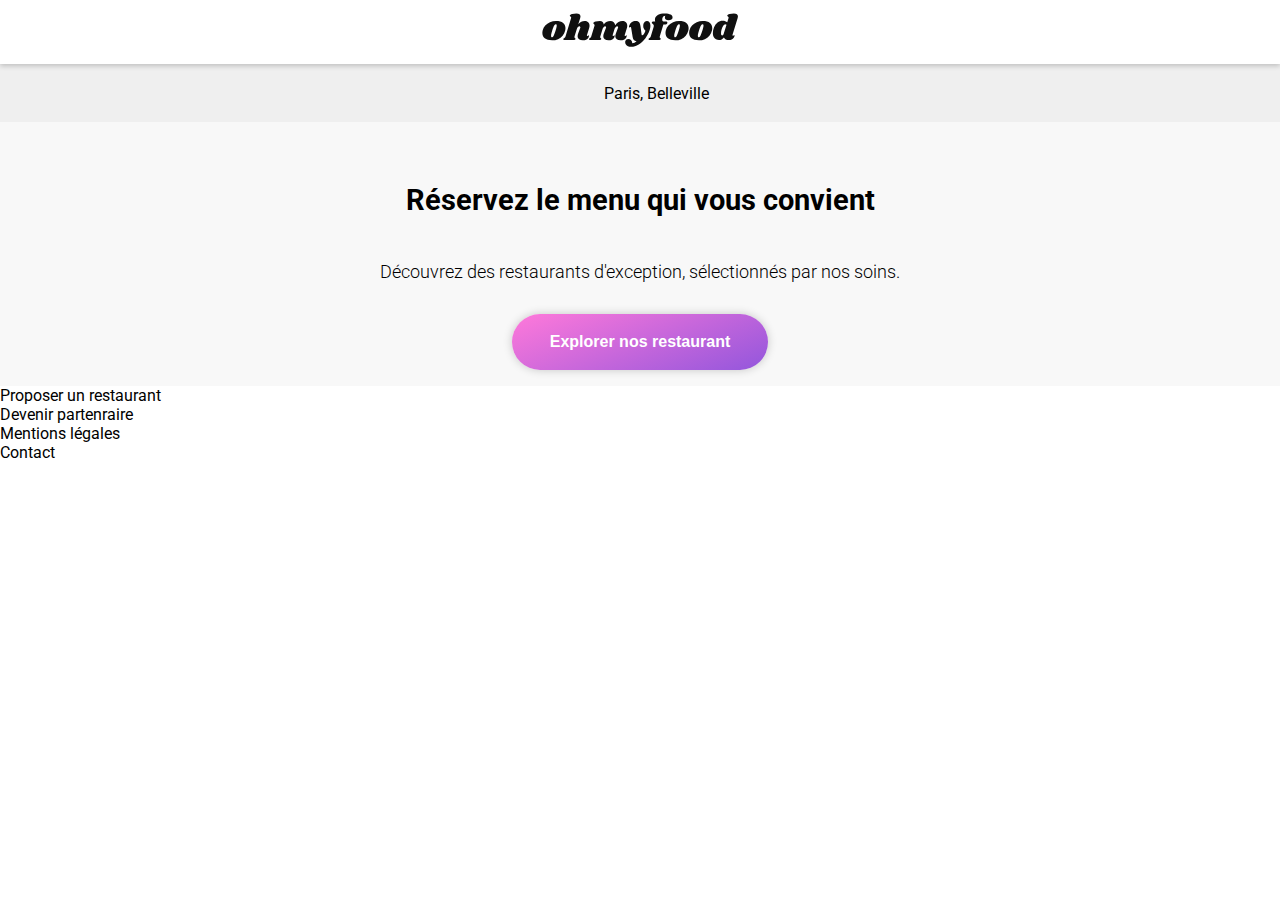
==== index.html @ fed5448b "explore" ====
<!DOCTYPE html>
<html lang="en">
<head>
    <meta charset="UTF-8">
    <meta http-equiv="X-UA-Compatible" content="IE=edge">
    <meta name="viewport" content="width=device-width, initial-scale=1.0">
    <link rel="stylesheet" href="style.css">
    <link rel="stylesheet" href="https://cdnjs.cloudflare.com/ajax/libs/font-awesome/6.1.1/css/all.min.css" integrity="sha512-KfkfwYDsLkIlwQp6LFnl8zNdLGxu9YAA1QvwINks4PhcElQSvqcyVLLD9aMhXd13uQjoXtEKNosOWaZqXgel0g==" crossorigin="anonymous" referrerpolicy="no-referrer" />
    <title>OhMyFood</title>
</head>
<body>
    <header>
        <nav>
            <div class="return-arrow">

            </div>
        </nav>
        <div class="brand-container">
            <div class="brand">
                <img src="assets/images/logo/ohmyfood.svg" alt="logo">
            </div>
        </div>
    </header>
    <main id="index">
        <section class="location">
            <div class="location__container">
                <div class="location__container__icon">
                    <i class="fa-solid fa-location-dot"></i>
                </div>
                <div class="location__container__text">
                    <p>Paris, Belleville</p>
                </div>
            </div>
        </section>
        <section class="explore">
            <div class="explore__title">
                <h2>Réservez le menu qui vous convient</h2>
            </div>
            <div class="explore__text">
                <p>Découvrez des restaurants d'exception, sélectionnés par nos soins.</p>
            </div>
            <div class="explore__btn">
                <a href="" class="btn btn-primary">
                    Explorer nos restaurant
                </a>
            </div>

        </section>
        <section id="working-section">
            <div class="working-container">
                <ul>
                    <li class="working-btn"></li>
                    <li class="working-btn"></li>
                    <li class="working-btn"></li>
                </ul>
            </div>
        </section>
        <section id="restaurants" class="section-container">
            <div class="card-container">
                <div class="card">
                    <div class="card-header">
                        <div class="card-body"></div>
                    </div>
                </div>
            </div>
        </section>
    </main>
    <footer>
        <div class="footer-container">
            <div class="footer-brand">

            </div>
            <div class="footer-text">
                <div class="footer-proposal">
                    <i></i>
                    <span>Proposer un restaurant</span>
                </div>
                <div class="footer-partenership">
                    <i></i>
                    <span>Devenir partenraire</span>
                </div>
                <div class="footer-legal">
                    <a href="">Mentions légales</a>
                </div>
                <div class="footer-contact">
                    <a href="">Contact</a>
                </div>
            </div>
        </div>
    </footer>
</body>
</html>
---- style.css ----
@charset "UTF-8";
/*
Theme Name: Colonia
Version: 1.0
Tested up to: 5.9
Requires at least: 5.9
Requires PHP: 5.2.4
Description: Thème développé sur mesure pour le site Colonia
Author: Team Aileen Digital
Author URI: https://aileen-digital.com/
License: Copyright Tous droits réservés 
*/
/**************************
STYLES UTILISES DANS LE PROJET
**************************/
/**
Fichier d'initialisation contenant les propriétés globales
du projet
*/
/************************
DEFINITION DES VARIABLES
**************************/
@import url("https://fonts.googleapis.com/css2?family=Shrikhand&display=swap");
@import url("https://fonts.googleapis.com/css2?family=Roboto:ital,wght@0,100;0,300;0,400;0,500;0,700;0,900;1,100;1,300;1,400;1,500;1,700;1,900&display=swap");
*,
html,
body {
  margin: 0;
  padding: 0;
  box-sizing: border-box;
  font-family: "Roboto", sans-serif;
}

h1 {
  text-align: center;
  margin: 1.5rem;
}

h2 {
  font-size: 1.8rem;
  margin: 0;
  margin-top: 2rem;
  font-weight: bold;
}

h3 {
  text-align: center;
  margin: 1.5rem;
}

a {
  text-decoration: none;
  color: black;
}

a:hover {
  color: black;
}

li {
  list-style-type: none;
}

.first-p {
  text-indent: 1.5em;
}
.first-p::first-letter {
  font-size: 2rem;
}

.container-centered {
  display: flex;
  justify-content: center;
  align-items: center;
  width: 100%;
  height: 100%;
}

.font-size-small {
  font-size: small;
}

.font-size-smaller {
  font-size: smaller;
}

.italic {
  font-style: italic;
}

.flex-center {
  display: flex;
  align-items: center;
  justify-content: center;
}

.flex-col {
  flex-direction: column;
}

.m-10 {
  margin: 10%;
}

.m-20 {
  margin: 20%;
}

.m-30 {
  margin: 30%;
}

.p-5 {
  padding: 5%;
}

.p-10 {
  padding: 10%;
}

.p-20 {
  padding: 20%;
}

.p-30 {
  padding: 30%;
}

.btn {
  display: flex;
  align-items: center;
  justify-content: center;
  padding: 1rem;
  margin: 1rem;
  font-family: futura-pt-bold, sans-serif;
  font-style: normal;
  font-weight: bold;
  text-align: center;
}

.btn-primary {
  height: 56px;
  width: 256px;
  border-radius: 56px;
  box-shadow: 0 0 10px rgba(0, 0, 0, 0.199);
  color: white;
  background: #ff79da;
  background: linear-gradient(158deg, #ff79da 0%, #9356dc 100%);
}

header {
  display: flex;
  align-items: center;
  justify-content: center;
  position: fixed;
  top: 0;
  left: 0;
  background-color: white;
  width: 100%;
  height: 64px;
  box-shadow: 0 2px 5px rgba(0, 0, 0, 0.199);
}
header nav {
  display: none;
}

#index .location {
  display: grid;
  grid-template-rows: 64px 58px;
  width: 100%;
  background-color: #efefef;
}
#index .location__container {
  grid-row: 2;
  justify-self: center;
  align-self: center;
  display: flex;
}
#index .location__container__icon, #index .location__container__text {
  margin: 1rem;
}
#index .explore {
  display: flex;
  flex-direction: column;
  width: 100%;
  height: 264px;
  background-color: #f8f8f8;
}
#index .explore__title {
  display: flex;
  align-items: center;
  justify-content: center;
  height: 126px;
  margin: 0 10%;
}
#index .explore__title h2 {
  text-align: center;
}
#index .explore__text {
  display: flex;
  align-items: center;
  justify-content: center;
  margin: 1rem 5%;
}
#index .explore__text p {
  color: black;
  font-size: 1.1rem;
  font-weight: 300;
  text-align: center;
}
#index .explore__btn {
  display: flex;
  width: 100%;
  align-items: center;
  justify-content: center;
}

/*# sourceMappingURL=style.css.map */
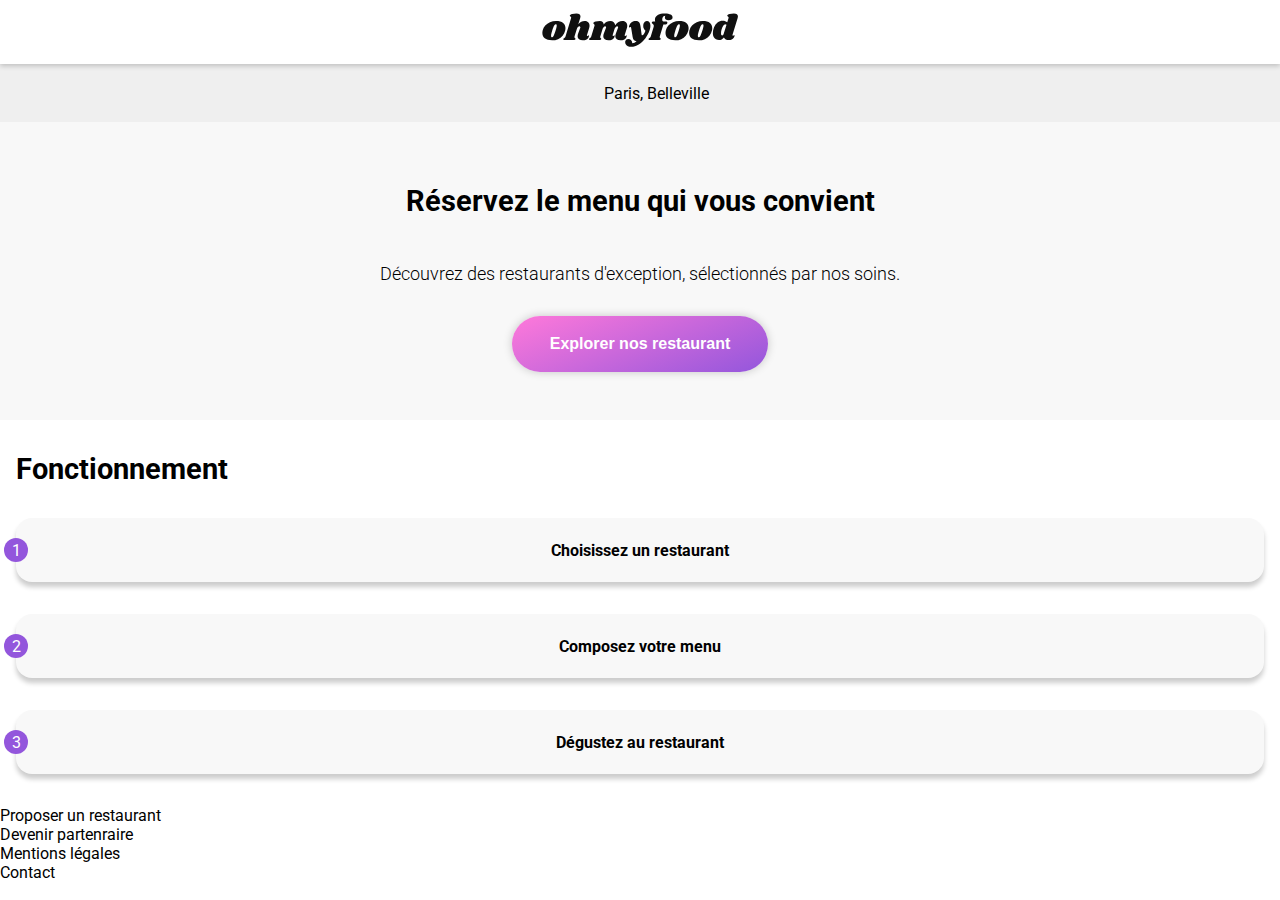
==== commit 34b76bd3: "adding before li" ====
--- a/index.html
+++ b/index.html
@@ -46,12 +46,24 @@
             </div>
 
         </section>
-        <section id="working-section">
-            <div class="working-container">
-                <ul>
-                    <li class="working-btn"></li>
-                    <li class="working-btn"></li>
-                    <li class="working-btn"></li>
+        <section class="working">
+            <div class="working__title">
+                <h2>Fonctionnement</h2>
+            </div>
+            <div class="working__container">
+                <ul class="working__list">
+                    <li class="working__list__btn">
+                        <i class="fa-solid fa-mobile-screen-button"></i>
+                        <span>Choisissez un restaurant</span>
+                    </li>
+                    <li class="working__list__btn">
+                        <i class="fa-solid fa-list-ul"></i>
+                        <span>Composez votre menu</span>
+                    </li>
+                    <li class="working__list__btn">
+                        <i class="fa-solid fa-store"></i>
+                        <span>Dégustez au restaurant</span>
+                    </li>
                 </ul>
             </div>
         </section>
--- a/style.css
+++ b/style.css
@@ -175,6 +175,7 @@
   justify-self: center;
   align-self: center;
   display: flex;
+  margin: 0 1rem;
 }
 #index .location__container__icon, #index .location__container__text {
   margin: 1rem;
@@ -183,7 +184,7 @@
   display: flex;
   flex-direction: column;
   width: 100%;
-  height: 264px;
+  height: auto;
   background-color: #f8f8f8;
 }
 #index .explore__title {
@@ -213,6 +214,53 @@
   width: 100%;
   align-items: center;
   justify-content: center;
+  margin-bottom: 32px;
+}
+#index .working__title {
+  margin: 1rem;
+}
+#index .working__container {
+  margin: 0 1rem;
+}
+#index .working__container .working__list {
+  counter-reset: working__list;
+}
+#index .working__container .working__list__btn {
+  display: grid;
+  grid-template-columns: 0.5fr 2fr 0.5fr;
+  position: relative;
+  height: 64px;
+  background-color: #f8f8f8;
+  margin: 2rem 0;
+  border-radius: 1rem;
+  box-shadow: 0px 5px 5px rgba(0, 0, 0, 0.199);
+}
+#index .working__container .working__list__btn i {
+  grid-column: 1;
+  align-self: center;
+  justify-self: end;
+  color: gray;
+}
+#index .working__container .working__list__btn span {
+  grid-column: 2;
+  justify-self: center;
+  align-self: center;
+  font-weight: bold;
+}
+#index .working__container .working__list li::before {
+  counter-increment: working__list;
+  content: counter(working__list);
+  display: flex;
+  position: absolute;
+  top: calc(50% - 12px);
+  left: -12px;
+  width: 24px;
+  background-color: #9356dc;
+  height: 24px;
+  border-radius: 50%;
+  align-items: center;
+  justify-content: center;
+  color: white;
 }
 
 /*# sourceMappingURL=style.css.map */
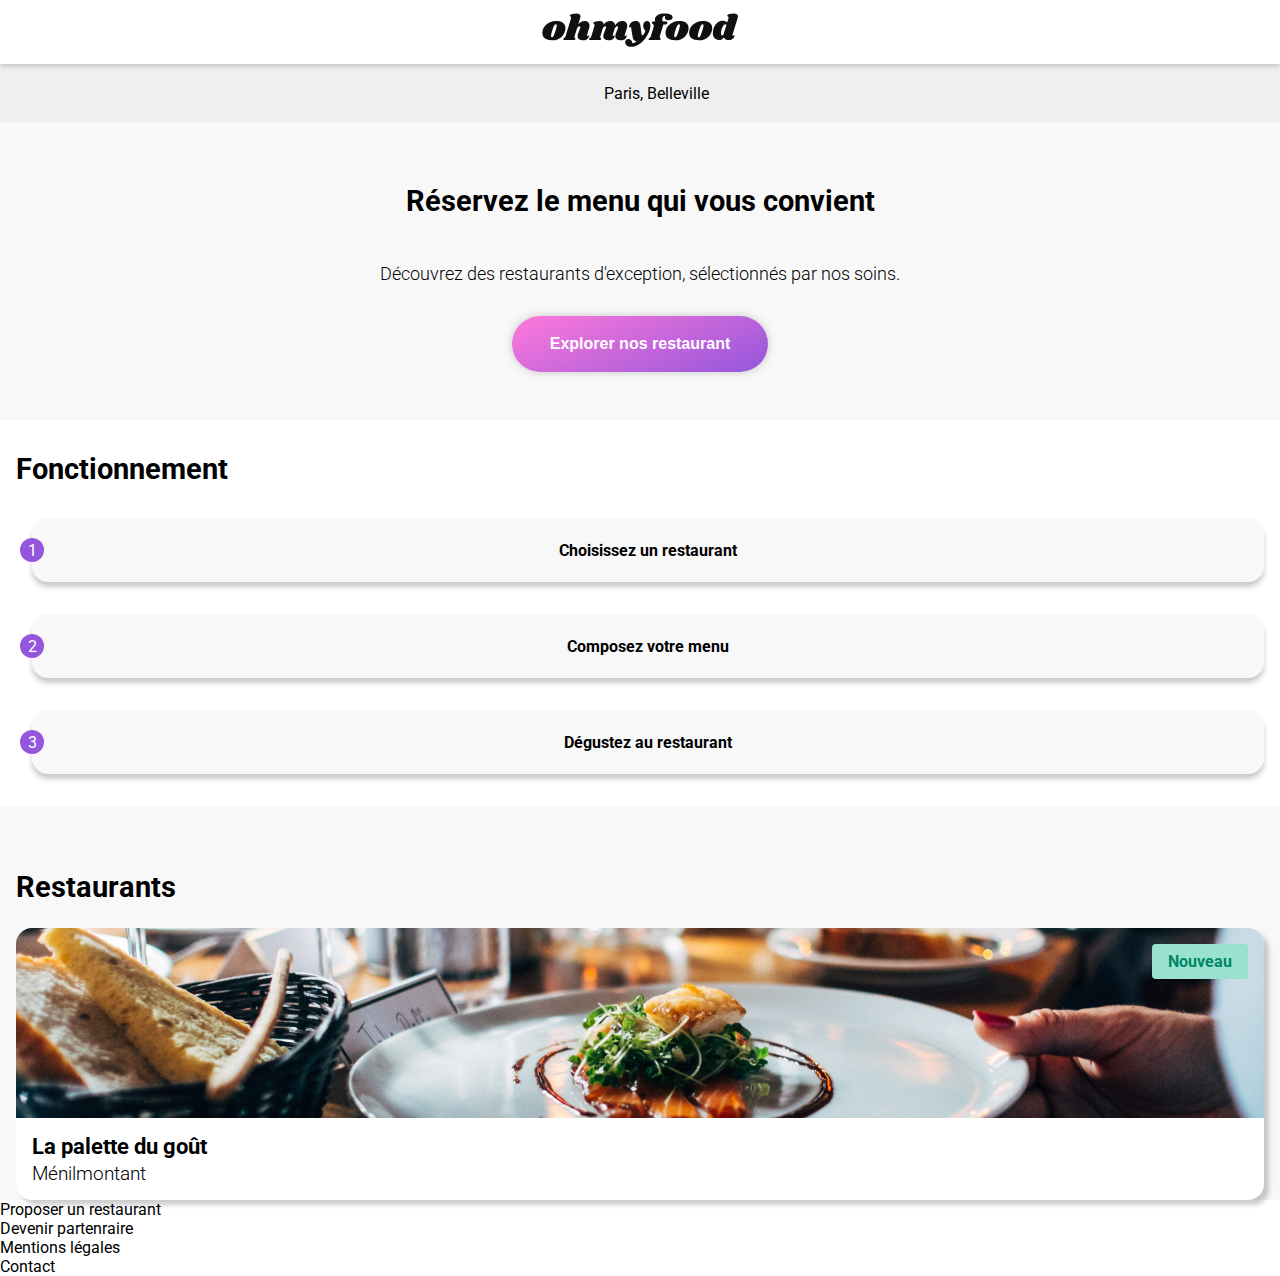
==== commit ed640ed4: "adding card component" ====
--- a/index.html
+++ b/index.html
@@ -67,11 +67,28 @@
                 </ul>
             </div>
         </section>
-        <section id="restaurants" class="section-container">
-            <div class="card-container">
+        <section class="restaurants">
+            <div class="restaurants__title">
+                <h2>Restaurants</h2>
+            </div>
+            <div class="restaurants__card-container">
                 <div class="card">
-                    <div class="card-header">
-                        <div class="card-body"></div>
+                    <div class="card__header">
+                        <div class="card__header__new" data-visible="true">
+                            <span>Nouveau</span>
+                        </div>
+                        <div class="card__header__img">
+                            <img src="assets/images/restaurants/jay-wennington-N_Y88TWmGwA-unsplash.jpg" alt="La palette du goût">
+                        </div>
+                    </div>
+                    <div class="card__body">
+                        <div class="card__body__text">
+                            <span>La palette du goût</span>
+                            <span>Ménilmontant</span>
+                        </div>
+                        <div class="card__body__like">
+                            <i class="fa-regular fa-heart"></i>
+                        </div>
                     </div>
                 </div>
             </div>
--- a/style.css
+++ b/style.css
@@ -148,6 +148,65 @@
   background: linear-gradient(158deg, #ff79da 0%, #9356dc 100%);
 }
 
+.card {
+  display: flex;
+  flex-direction: column;
+  background-color: white;
+  border-radius: 1rem;
+  height: 272px;
+  width: 100%;
+  box-shadow: 5px 5px 5px rgba(0, 0, 0, 0.199);
+  overflow: hidden;
+}
+.card__header {
+  position: relative;
+  height: 70%;
+  width: 100%;
+  background-color: white;
+  overflow: hidden;
+}
+.card__header__new[data-visible=false] {
+  display: none;
+}
+.card__header__new[data-visible=true] {
+  position: absolute;
+  top: 1rem;
+  right: 1rem;
+  z-index: 5;
+  padding: 0.5rem 1rem;
+  border-radius: 4px;
+  background-color: #99e2d0;
+  color: #008766;
+  font-weight: bold;
+}
+.card__header__img img {
+  object-fit: cover;
+  position: absolute;
+  width: 100%;
+  height: 100%;
+}
+.card__body {
+  display: flex;
+  align-items: center;
+  justify-content: space-between;
+  height: 30%;
+  padding: 1rem;
+}
+.card__body__text {
+  display: flex;
+  flex-direction: column;
+  row-gap: 0.2rem;
+  font-size: 1.2rem;
+  font-weight: 300;
+}
+.card__body__text span:first-child {
+  font-weight: bold;
+  font-size: 1.4rem;
+}
+.card__body__like {
+  font-size: 1.5rem;
+}
+
 header {
   display: flex;
   align-items: center;
@@ -159,6 +218,7 @@
   width: 100%;
   height: 64px;
   box-shadow: 0 2px 5px rgba(0, 0, 0, 0.199);
+  z-index: 1000;
 }
 header nav {
   display: none;
@@ -231,7 +291,7 @@
   position: relative;
   height: 64px;
   background-color: #f8f8f8;
-  margin: 2rem 0;
+  margin: 2rem 0 2rem 1rem;
   border-radius: 1rem;
   box-shadow: 0px 5px 5px rgba(0, 0, 0, 0.199);
 }
@@ -262,5 +322,21 @@
   justify-content: center;
   color: white;
 }
+#index .restaurants {
+  background-color: #f8f8f8;
+  width: 100%;
+  height: auto;
+  padding-top: 2rem;
+}
+#index .restaurants__title {
+  margin: 0 1rem;
+  margin-bottom: 1.5rem;
+}
+#index .restaurants__card-container {
+  margin: 0 1rem;
+  display: grid;
+  grid-template-columns: 1fr;
+  row-gap: 1rem;
+}
 
 /*# sourceMappingURL=style.css.map */
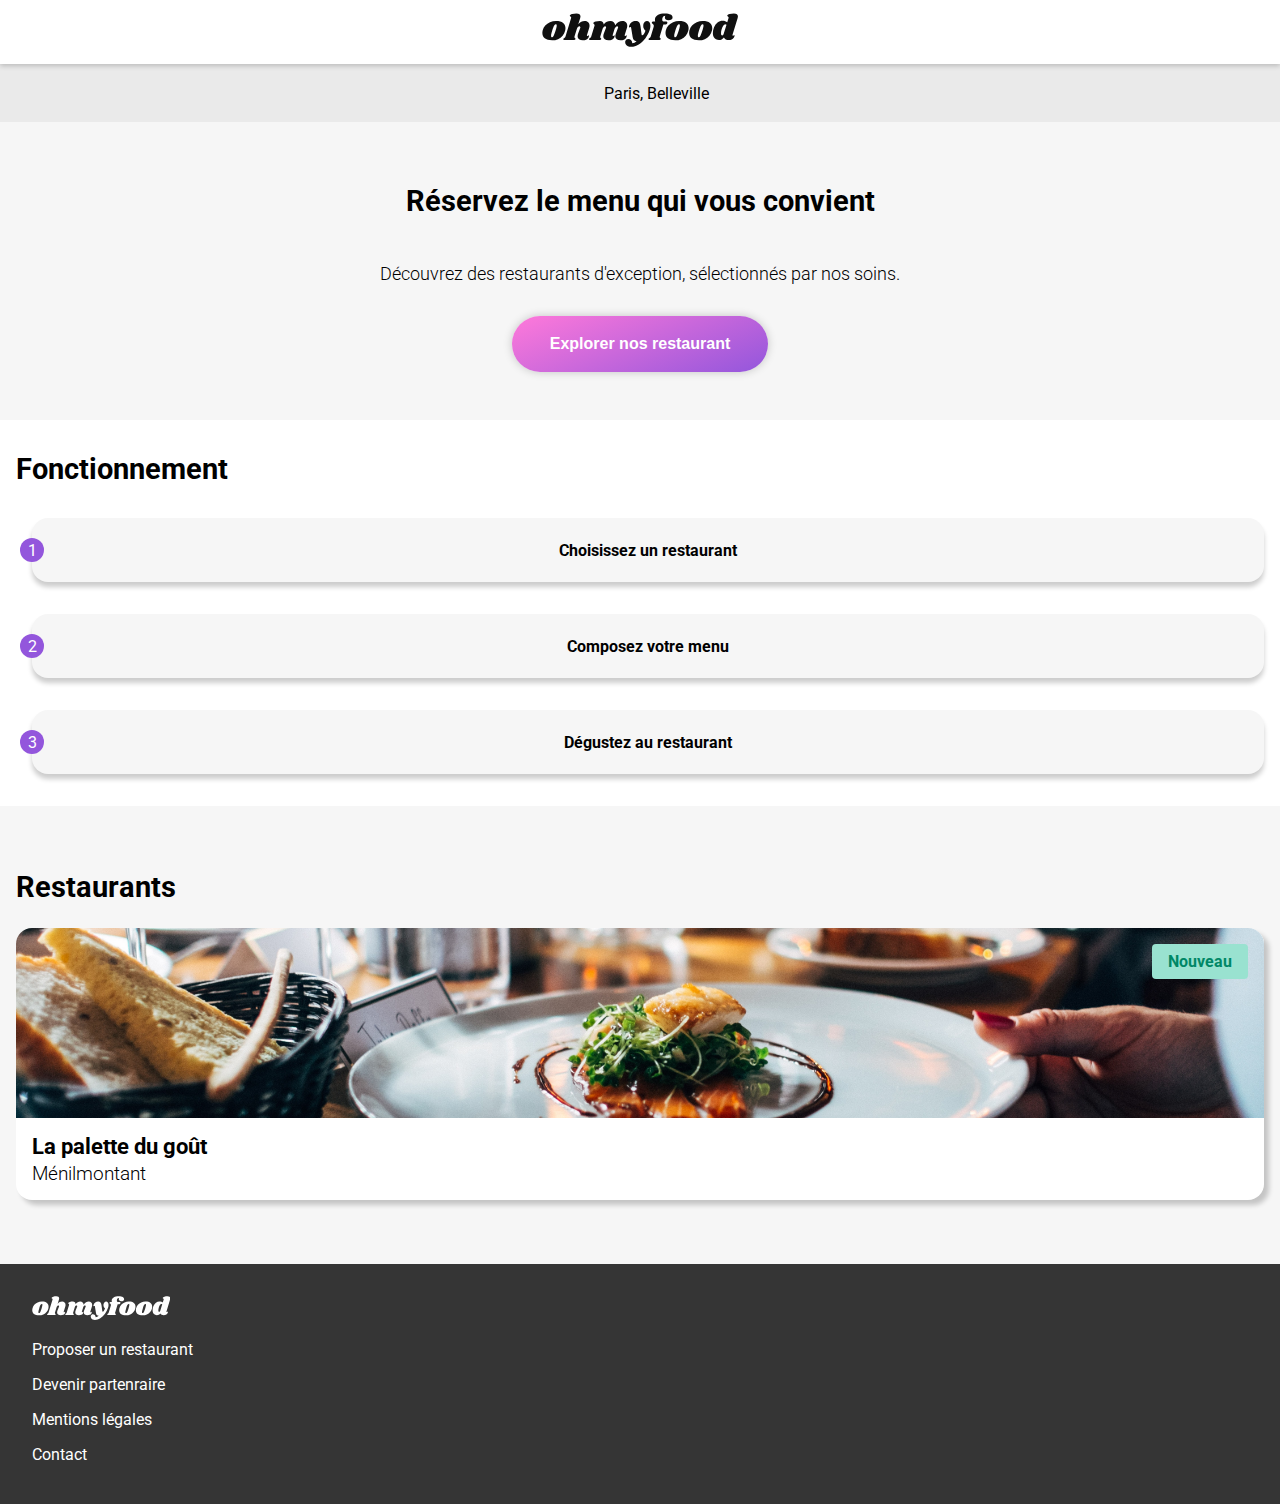
==== commit cfaec08f: "footer done" ====
--- a/index.html
+++ b/index.html
@@ -94,26 +94,33 @@
             </div>
         </section>
     </main>
-    <footer>
-        <div class="footer-container">
-            <div class="footer-brand">
-
+    <footer class="footer">
+        <div class="footer__brand">
+            <svg width="196" height="34" viewBox="0 0 196 34" fill="none" xmlns="http://www.w3.org/2000/svg">
+                <path d="M13.932 7.956C17.196 7.956 19.596 8.61599 21.132 9.936C22.692 11.256 23.472 12.984 23.472 15.12C23.472 15.84 23.376 16.644 23.184 17.532C22.728 19.5 21.876 21.228 20.628 22.716C19.38 24.18 17.844 25.32 16.02 26.136C14.22 26.928 12.264 27.324 10.152 27.324C6.81599 27.324 4.34399 26.664 2.73599 25.344C1.15199 24 0.359985 22.224 0.359985 20.016C0.359985 19.272 0.455985 18.444 0.647985 17.532C1.10399 15.66 1.96799 14.004 3.23999 12.564C4.53599 11.1 6.10799 9.972 7.95599 9.18C9.82799 8.364 11.82 7.956 13.932 7.956ZM13.824 11.16C13.32 11.16 12.78 11.616 12.204 12.528C11.652 13.416 10.992 15.108 10.224 17.604C9.45599 20.1 9.07199 21.852 9.07199 22.86C9.07199 23.388 9.15599 23.748 9.32399 23.94C9.49199 24.108 9.71999 24.192 10.008 24.192C10.512 24.24 11.028 23.808 11.556 22.896C12.108 21.984 12.792 20.208 13.608 17.568C14.352 15.24 14.724 13.548 14.724 12.492C14.724 11.988 14.64 11.64 14.472 11.448C14.328 11.256 14.112 11.16 13.824 11.16Z" fill="#101010"/>
+                <path d="M44.9899 22.032C44.9419 22.128 44.9179 22.272 44.9179 22.464C44.9179 22.632 44.9539 22.764 45.0259 22.86C45.1219 22.956 45.2419 23.004 45.3859 23.004C45.6739 23.004 45.9139 22.884 46.1059 22.644C46.3219 22.38 46.4659 22.248 46.5379 22.248C46.6579 22.248 46.7539 22.332 46.8259 22.5C46.8979 22.644 46.9339 22.824 46.9339 23.04C46.9579 23.736 46.7299 24.42 46.2499 25.092C45.7699 25.74 45.0619 26.28 44.1259 26.712C43.2139 27.12 42.1099 27.324 40.8139 27.324C39.2299 27.324 37.9699 26.964 37.0339 26.244C36.0979 25.5 35.6179 24.516 35.5939 23.292C35.5939 22.404 35.8099 21.408 36.2419 20.304L38.2219 15.12C38.3419 14.808 38.4019 14.556 38.4019 14.364C38.4019 14.052 38.2939 13.812 38.0779 13.644C37.8859 13.452 37.6459 13.356 37.3579 13.356C36.9019 13.356 36.4339 13.572 35.9539 14.004C35.4979 14.412 35.1259 15.084 34.8379 16.02V15.948L32.5699 23.256C32.4979 23.544 32.4619 23.796 32.4619 24.012C32.4619 24.324 32.5219 24.576 32.6419 24.768C32.7619 24.936 32.9299 25.104 33.1459 25.272C33.3139 25.44 33.4339 25.584 33.5059 25.704C33.5779 25.8 33.5899 25.932 33.5419 26.1C33.4219 26.412 33.1819 26.64 32.8219 26.784C32.4619 26.928 31.9099 27 31.1659 27H22.9579C22.3339 27 21.8779 26.904 21.5899 26.712C21.3019 26.496 21.2059 26.22 21.3019 25.884C21.3979 25.596 21.6499 25.344 22.0579 25.128C22.4179 24.936 22.7179 24.708 22.9579 24.444C23.1979 24.18 23.4019 23.76 23.5699 23.184L29.0419 5.22C29.1139 5.004 29.1499 4.824 29.1499 4.68C29.1499 4.416 29.0779 4.2 28.9339 4.032C28.8139 3.864 28.6459 3.696 28.4299 3.528C28.1899 3.336 28.0099 3.168 27.8899 3.024C27.7939 2.88 27.7819 2.688 27.8539 2.448C27.9979 1.896 28.7539 1.416 30.1219 1.00799C31.4899 0.599996 32.9179 0.395996 34.4059 0.395996C35.7979 0.395996 36.8179 0.659996 37.4659 1.188C38.1379 1.716 38.4739 2.436 38.4739 3.348C38.4739 3.876 38.3899 4.392 38.2219 4.896L36.2779 11.232C37.2139 10.008 38.1979 9.156 39.2299 8.676C40.2859 8.196 41.4259 7.956 42.6499 7.956C44.1139 7.956 45.2899 8.4 46.1779 9.288C47.0899 10.176 47.5459 11.328 47.5459 12.744C47.5459 13.488 47.4259 14.22 47.1859 14.94L44.9899 22.032Z" fill="#101010"/>
+                <path d="M82.7165 22.032C82.6685 22.128 82.6445 22.272 82.6445 22.464C82.6445 22.632 82.6805 22.764 82.7525 22.86C82.8485 22.956 82.9685 23.004 83.1125 23.004C83.4005 23.004 83.6405 22.884 83.8325 22.644C84.0485 22.38 84.1925 22.248 84.2645 22.248C84.3845 22.248 84.4805 22.332 84.5525 22.5C84.6245 22.644 84.6605 22.824 84.6605 23.04C84.6845 23.736 84.4565 24.42 83.9765 25.092C83.4965 25.74 82.7885 26.28 81.8525 26.712C80.9405 27.12 79.8365 27.324 78.5405 27.324C76.9565 27.324 75.6965 26.964 74.7605 26.244C73.8245 25.5 73.3445 24.516 73.3205 23.292C73.3205 22.404 73.5365 21.408 73.9685 20.304L75.9485 15.12C76.0685 14.808 76.1285 14.556 76.1285 14.364C76.1285 14.052 76.0205 13.812 75.8045 13.644C75.6125 13.452 75.3725 13.356 75.0845 13.356C74.6765 13.356 74.2565 13.536 73.8245 13.896C73.3925 14.256 73.0085 14.82 72.6725 15.588L70.6925 22.032C70.6445 22.128 70.6205 22.272 70.6205 22.464C70.6205 22.632 70.6565 22.764 70.7285 22.86C70.8245 22.956 70.9445 23.004 71.0885 23.004C71.3765 23.004 71.6165 22.884 71.8085 22.644C72.0245 22.38 72.1685 22.248 72.2405 22.248C72.3605 22.248 72.4565 22.332 72.5285 22.5C72.6005 22.644 72.6365 22.824 72.6365 23.04C72.6605 23.736 72.4325 24.42 71.9525 25.092C71.4725 25.74 70.7645 26.28 69.8285 26.712C68.9165 27.12 67.8125 27.324 66.5165 27.324C64.9325 27.324 63.6725 26.964 62.7365 26.244C61.8005 25.5 61.3205 24.516 61.2965 23.292C61.2965 22.404 61.5125 21.408 61.9445 20.304L63.9245 15.12C64.0445 14.808 64.1045 14.556 64.1045 14.364C64.1045 14.052 63.9965 13.812 63.7805 13.644C63.5885 13.452 63.3485 13.356 63.0605 13.356C62.6525 13.356 62.2325 13.536 61.8005 13.896C61.3685 14.232 61.0085 14.784 60.7205 15.552L58.3445 23.256C58.2485 23.52 58.2005 23.772 58.2005 24.012C58.2005 24.3 58.2605 24.54 58.3805 24.732C58.5005 24.9 58.6685 25.08 58.8845 25.272C59.0525 25.416 59.1725 25.548 59.2445 25.668C59.3165 25.788 59.3285 25.932 59.2805 26.1C59.1845 26.412 58.9565 26.64 58.5965 26.784C58.2365 26.928 57.6725 27 56.9045 27H48.6965C48.0725 27 47.6285 26.904 47.3645 26.712C47.0765 26.496 46.9685 26.22 47.0405 25.884C47.1365 25.596 47.3885 25.344 47.7965 25.128C48.1565 24.936 48.4565 24.708 48.6965 24.444C48.9365 24.18 49.1405 23.76 49.3085 23.184L52.5125 12.78C52.5605 12.66 52.5845 12.492 52.5845 12.276C52.5845 12.012 52.5245 11.808 52.4045 11.664C52.3085 11.52 52.1405 11.34 51.9005 11.124C51.6605 10.932 51.4925 10.764 51.3965 10.62C51.3005 10.476 51.2885 10.284 51.3605 10.044C51.5045 9.492 52.2605 9.012 53.6285 8.604C54.9965 8.172 56.4245 7.956 57.9125 7.956C59.0885 7.956 60.0125 8.28 60.6845 8.928C61.3805 9.576 61.7165 10.464 61.6925 11.592C62.6765 10.224 63.7085 9.276 64.7885 8.748C65.8925 8.22 67.0805 7.956 68.3525 7.956C69.7445 7.956 70.8725 8.364 71.7365 9.18C72.6245 9.972 73.1165 11.016 73.2125 12.312C74.2445 10.68 75.3485 9.552 76.5245 8.928C77.7005 8.28 78.9845 7.956 80.3765 7.956C81.8405 7.956 83.0165 8.4 83.9045 9.288C84.8165 10.176 85.2725 11.328 85.2725 12.744C85.2725 13.488 85.1525 14.22 84.9125 14.94L82.7165 22.032Z" fill="#101010"/>
+                <path d="M104.932 7.956C105.988 7.956 106.828 8.388 107.452 9.252C108.1 10.092 108.424 11.244 108.424 12.708C108.424 13.98 108.196 15.348 107.74 16.812C106.852 19.764 105.424 22.548 103.456 25.164C101.512 27.78 99.2675 29.88 96.7235 31.464C94.2035 33.048 91.6836 33.84 89.1636 33.84C87.9156 33.84 86.8355 33.624 85.9235 33.192C85.0355 32.76 84.3635 32.184 83.9075 31.464C83.4275 30.744 83.1875 29.976 83.1875 29.16C83.1875 28.8 83.2475 28.404 83.3675 27.972C83.5835 27.3 83.9435 26.784 84.4475 26.424C84.9515 26.064 85.5516 25.884 86.2476 25.884C87.3516 25.884 88.2515 26.256 88.9475 27C89.6675 27.768 90.1236 28.812 90.3156 30.132C91.8516 30.06 93.2675 29.4 94.5635 28.152C93.3395 27.936 92.4275 27.528 91.8275 26.928C91.2515 26.304 90.8555 25.344 90.6395 24.048L89.1995 15.228C89.1275 14.772 89.0195 14.46 88.8755 14.292C88.7555 14.1 88.5876 14.004 88.3716 14.004C88.2036 14.004 87.9995 14.088 87.7595 14.256C87.5435 14.424 87.3875 14.508 87.2915 14.508C87.0995 14.508 87.0035 14.304 87.0035 13.896C87.0035 13.56 87.0635 13.2 87.1835 12.816C87.6155 11.448 88.4196 10.296 89.5956 9.36C90.7716 8.4 92.1395 7.92 93.6995 7.92C95.2355 7.92 96.3635 8.376 97.0835 9.288C97.8275 10.2 98.3076 11.604 98.5236 13.5L99.6035 21.42C99.6755 22.02 99.8915 22.32 100.252 22.32C100.684 22.32 101.188 21.936 101.764 21.168C102.34 20.376 102.904 19.26 103.456 17.82C102.736 17.172 102.184 16.428 101.8 15.588C101.416 14.748 101.224 13.848 101.224 12.888C101.224 12.144 101.32 11.472 101.512 10.872C101.8 9.912 102.244 9.192 102.844 8.712C103.468 8.208 104.164 7.956 104.932 7.956Z" fill="#101010"/>
+                <path d="M122.864 0.395996C125.432 0.395996 127.352 0.791996 128.624 1.584C129.92 2.352 130.568 3.3 130.568 4.428C130.568 5.34 130.184 6.048 129.416 6.552C128.672 7.032 127.688 7.272 126.464 7.272C125.336 7.272 124.46 6.996 123.836 6.444C123.212 5.892 122.9 5.208 122.9 4.392C122.9 3.888 123.056 3.36 123.368 2.808C122.648 2.808 122.048 2.988 121.568 3.348C121.088 3.684 120.716 4.272 120.452 5.112C120.308 5.64 120.236 6.132 120.236 6.588C120.236 7.164 120.332 7.62 120.524 7.956C120.74 8.268 121.04 8.424 121.424 8.424H123.548C124.796 8.424 125.42 8.808 125.42 9.576C125.42 9.672 125.396 9.816 125.348 10.008C125.204 10.536 124.904 10.932 124.448 11.196C124.016 11.46 123.356 11.592 122.468 11.592H121.388L117.824 23.256C117.752 23.544 117.716 23.796 117.716 24.012C117.716 24.324 117.776 24.576 117.896 24.768C118.016 24.936 118.184 25.104 118.4 25.272C118.568 25.44 118.688 25.584 118.76 25.704C118.832 25.8 118.844 25.932 118.796 26.1C118.676 26.412 118.436 26.64 118.076 26.784C117.716 26.928 117.164 27 116.42 27H108.212C107.588 27 107.132 26.904 106.844 26.712C106.556 26.496 106.46 26.22 106.556 25.884C106.652 25.596 106.904 25.344 107.312 25.128C107.672 24.936 107.972 24.708 108.212 24.444C108.452 24.18 108.656 23.76 108.824 23.184L111.632 13.968C111.752 13.608 111.812 13.236 111.812 12.852C111.812 12.372 111.704 12 111.488 11.736C111.296 11.448 110.996 11.136 110.588 10.8C110.324 10.584 110.12 10.404 109.976 10.26C109.856 10.092 109.796 9.9 109.796 9.684C109.772 9.228 109.928 8.904 110.264 8.712C110.624 8.52 111.296 8.424 112.28 8.424H113.18C113.012 7.824 112.928 7.224 112.928 6.624C112.928 6.024 113.036 5.4 113.252 4.752C113.708 3.528 114.68 2.496 116.168 1.65599C117.68 0.815996 119.912 0.395996 122.864 0.395996Z" fill="#101010"/>
+                <path d="M137.084 7.956C140.348 7.956 142.748 8.61599 144.284 9.936C145.844 11.256 146.624 12.984 146.624 15.12C146.624 15.84 146.528 16.644 146.336 17.532C145.88 19.5 145.028 21.228 143.78 22.716C142.532 24.18 140.996 25.32 139.172 26.136C137.372 26.928 135.416 27.324 133.304 27.324C129.968 27.324 127.496 26.664 125.888 25.344C124.304 24 123.512 22.224 123.512 20.016C123.512 19.272 123.608 18.444 123.8 17.532C124.256 15.66 125.12 14.004 126.392 12.564C127.688 11.1 129.26 9.972 131.108 9.18C132.98 8.364 134.972 7.956 137.084 7.956ZM136.976 11.16C136.472 11.16 135.932 11.616 135.356 12.528C134.804 13.416 134.144 15.108 133.376 17.604C132.608 20.1 132.224 21.852 132.224 22.86C132.224 23.388 132.308 23.748 132.476 23.94C132.644 24.108 132.872 24.192 133.16 24.192C133.664 24.24 134.18 23.808 134.708 22.896C135.26 21.984 135.944 20.208 136.76 17.568C137.504 15.24 137.876 13.548 137.876 12.492C137.876 11.988 137.792 11.64 137.624 11.448C137.48 11.256 137.264 11.16 136.976 11.16Z" fill="#101010"/>
+                <path d="M160.709 7.956C163.973 7.956 166.373 8.61599 167.909 9.936C169.469 11.256 170.249 12.984 170.249 15.12C170.249 15.84 170.153 16.644 169.961 17.532C169.505 19.5 168.653 21.228 167.405 22.716C166.157 24.18 164.621 25.32 162.797 26.136C160.997 26.928 159.041 27.324 156.929 27.324C153.593 27.324 151.121 26.664 149.513 25.344C147.929 24 147.137 22.224 147.137 20.016C147.137 19.272 147.233 18.444 147.425 17.532C147.881 15.66 148.745 14.004 150.017 12.564C151.313 11.1 152.885 9.972 154.733 9.18C156.605 8.364 158.597 7.956 160.709 7.956ZM160.601 11.16C160.097 11.16 159.557 11.616 158.981 12.528C158.429 13.416 157.769 15.108 157.001 17.604C156.233 20.1 155.849 21.852 155.849 22.86C155.849 23.388 155.933 23.748 156.101 23.94C156.269 24.108 156.497 24.192 156.785 24.192C157.289 24.24 157.805 23.808 158.333 22.896C158.885 21.984 159.569 20.208 160.385 17.568C161.129 15.24 161.501 13.548 161.501 12.492C161.501 11.988 161.417 11.64 161.249 11.448C161.105 11.256 160.889 11.16 160.601 11.16Z" fill="#101010"/>
+                <path d="M190.526 21.816C190.478 22.008 190.454 22.14 190.454 22.212C190.454 22.38 190.502 22.512 190.598 22.608C190.694 22.704 190.814 22.752 190.958 22.752C191.246 22.752 191.486 22.632 191.678 22.392C191.894 22.128 192.038 21.996 192.11 21.996C192.23 21.996 192.326 22.08 192.398 22.248C192.47 22.416 192.506 22.608 192.506 22.824C192.53 23.472 192.278 24.132 191.75 24.804C191.246 25.476 190.562 26.028 189.698 26.46C188.834 26.892 187.898 27.108 186.89 27.108C185.69 27.108 184.646 26.88 183.758 26.424C182.87 25.968 182.258 25.368 181.922 24.624C181.274 25.464 180.53 26.088 179.69 26.496C178.85 26.904 177.962 27.108 177.026 27.108C175.922 27.108 174.89 26.832 173.93 26.28C172.994 25.728 172.238 24.948 171.662 23.94C171.11 22.908 170.834 21.744 170.834 20.448C170.834 18.264 171.242 16.212 172.058 14.292C172.898 12.348 174.062 10.788 175.55 9.612C177.038 8.412 178.73 7.812 180.626 7.812C181.658 7.812 182.534 7.932 183.254 8.172C183.998 8.412 184.67 8.772 185.27 9.252L186.494 5.22C186.566 5.004 186.602 4.824 186.602 4.68C186.602 4.416 186.53 4.2 186.386 4.032C186.266 3.864 186.098 3.696 185.882 3.528C185.642 3.336 185.462 3.168 185.342 3.024C185.246 2.88 185.234 2.688 185.306 2.448C185.45 1.896 186.206 1.416 187.574 1.00799C188.942 0.599996 190.37 0.395996 191.858 0.395996C193.25 0.395996 194.27 0.659996 194.918 1.188C195.59 1.716 195.926 2.436 195.926 3.348C195.926 3.876 195.842 4.392 195.674 4.896L190.526 21.816ZM184.514 11.7C184.13 11.364 183.71 11.196 183.254 11.196C182.558 11.196 181.874 11.712 181.202 12.744C180.53 13.776 179.99 15.024 179.582 16.488C179.174 17.952 178.982 19.272 179.006 20.448C179.006 21.768 179.438 22.428 180.302 22.428C180.614 22.428 180.878 22.308 181.094 22.068C181.31 21.804 181.514 21.384 181.706 20.808L184.514 11.7Z" fill="#101010"/>
+            </svg>
+        </div>
+        <div class="footer__text">
+            <a class="footer__text__proposal">
+                <i class="fa-solid fa-utensils"></i>
+                <span>Proposer un restaurant</span>
+            </a>
+            <a class="footer__text__partnership">
+                <i class="fa-solid fa-handshake-angle"></i>
+                <span>Devenir partenraire</span>
+            </a>
+            <div class="footer__text__legal">
+                <a href="">Mentions légales</a>
             </div>
-            <div class="footer-text">
-                <div class="footer-proposal">
-                    <i></i>
-                    <span>Proposer un restaurant</span>
-                </div>
-                <div class="footer-partenership">
-                    <i></i>
-                    <span>Devenir partenraire</span>
-                </div>
-                <div class="footer-legal">
-                    <a href="">Mentions légales</a>
-                </div>
-                <div class="footer-contact">
-                    <a href="">Contact</a>
-                </div>
+            <div class="footer__text__contact">
+                <a href="">Contact</a>
             </div>
         </div>
     </footer>
--- a/style.css
+++ b/style.css
@@ -224,11 +224,43 @@
   display: none;
 }
 
+.footer {
+  display: flex;
+  flex-direction: column;
+  width: 100%;
+  padding: 2rem;
+  background-color: #353535;
+}
+.footer__brand {
+  margin-bottom: 8px;
+}
+.footer__brand svg {
+  height: 24px;
+  width: auto;
+}
+.footer__brand svg path {
+  fill: white;
+}
+.footer__text {
+  display: flex;
+  flex-direction: column;
+}
+.footer__text__proposal, .footer__text__partnership, .footer__text__legal, .footer__text__contact {
+  margin: 0.5rem 0;
+  color: white;
+}
+.footer__text__proposal a, .footer__text__partnership a, .footer__text__legal a, .footer__text__contact a {
+  color: white;
+}
+.footer__text__proposal i, .footer__text__partnership i, .footer__text__legal i, .footer__text__contact i {
+  width: 24px;
+}
+
 #index .location {
   display: grid;
   grid-template-rows: 64px 58px;
   width: 100%;
-  background-color: #efefef;
+  background-color: #eaeaea;
 }
 #index .location__container {
   grid-row: 2;
@@ -245,7 +277,7 @@
   flex-direction: column;
   width: 100%;
   height: auto;
-  background-color: #f8f8f8;
+  background-color: #f6f6f6;
 }
 #index .explore__title {
   display: flex;
@@ -290,7 +322,7 @@
   grid-template-columns: 0.5fr 2fr 0.5fr;
   position: relative;
   height: 64px;
-  background-color: #f8f8f8;
+  background-color: #f6f6f6;
   margin: 2rem 0 2rem 1rem;
   border-radius: 1rem;
   box-shadow: 0px 5px 5px rgba(0, 0, 0, 0.199);
@@ -323,10 +355,10 @@
   color: white;
 }
 #index .restaurants {
-  background-color: #f8f8f8;
+  background-color: #f6f6f6;
   width: 100%;
   height: auto;
-  padding-top: 2rem;
+  padding: 2rem 0 4rem;
 }
 #index .restaurants__title {
   margin: 0 1rem;
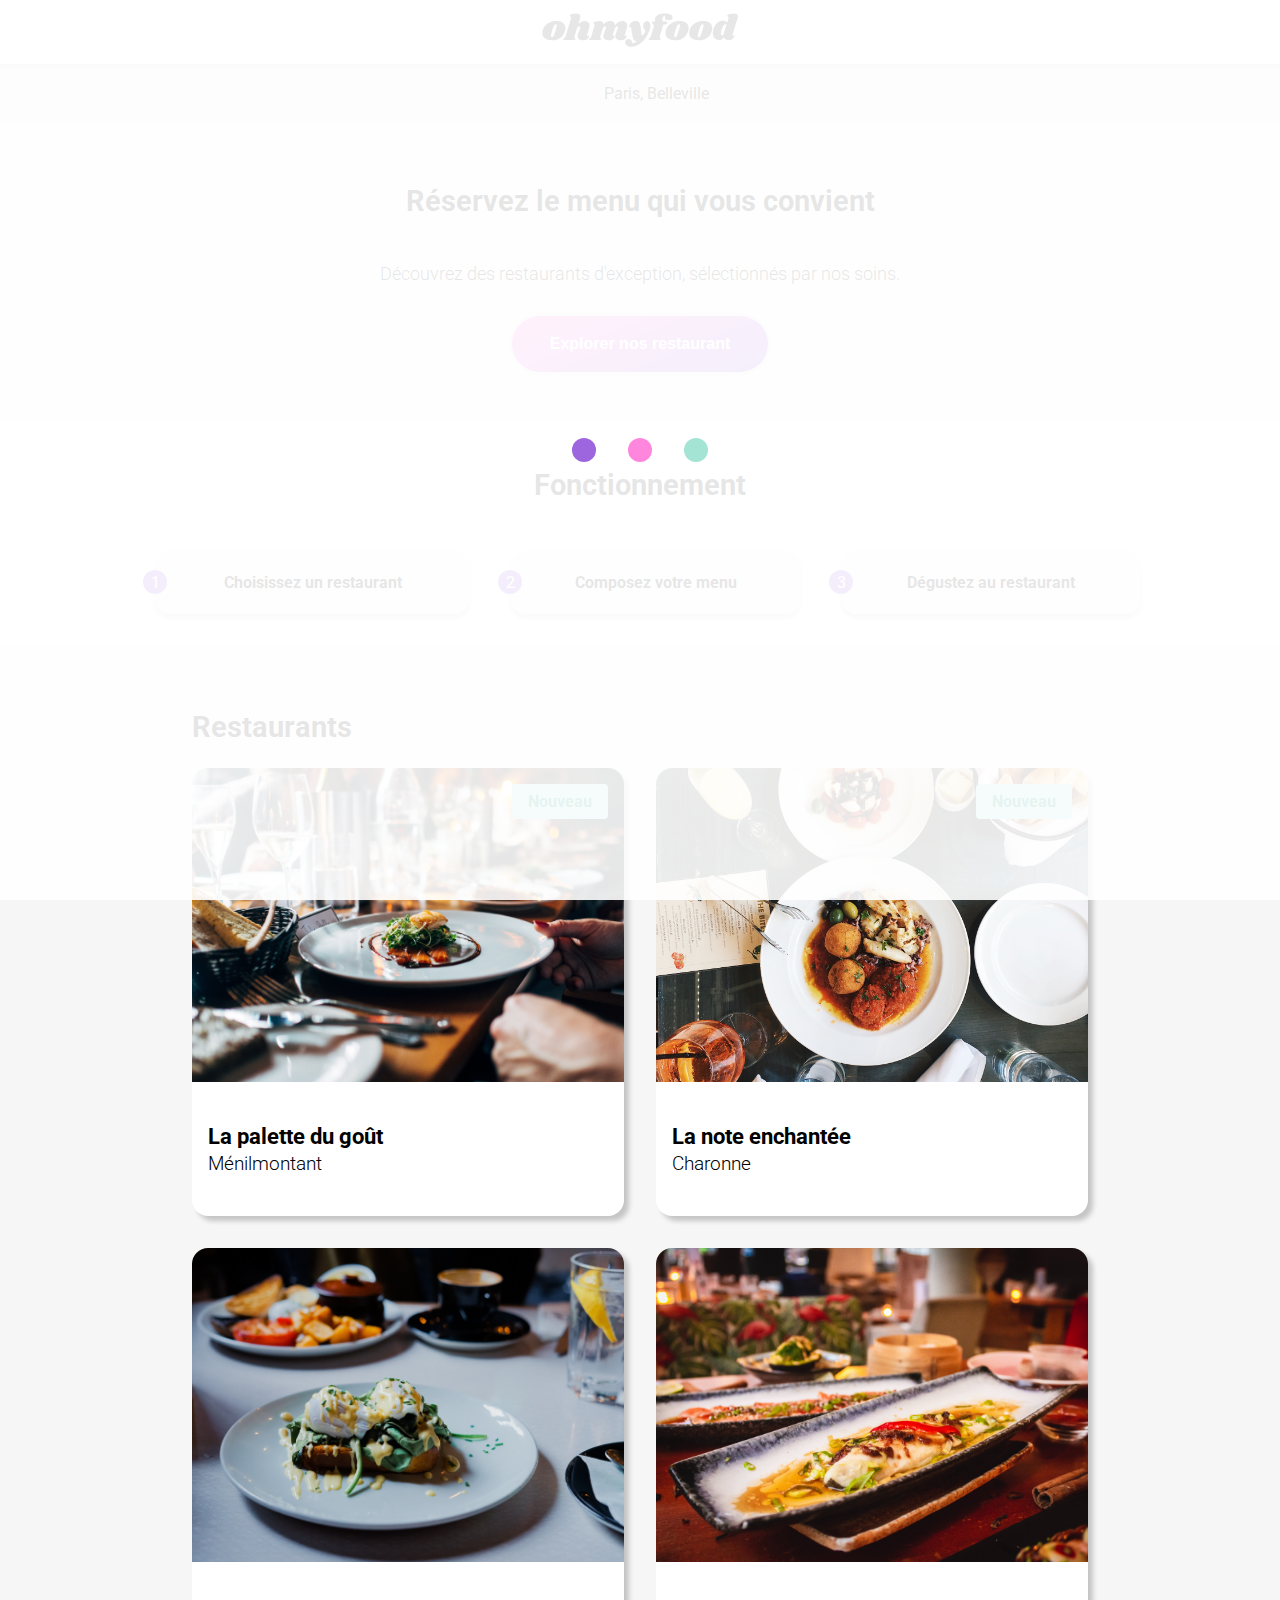
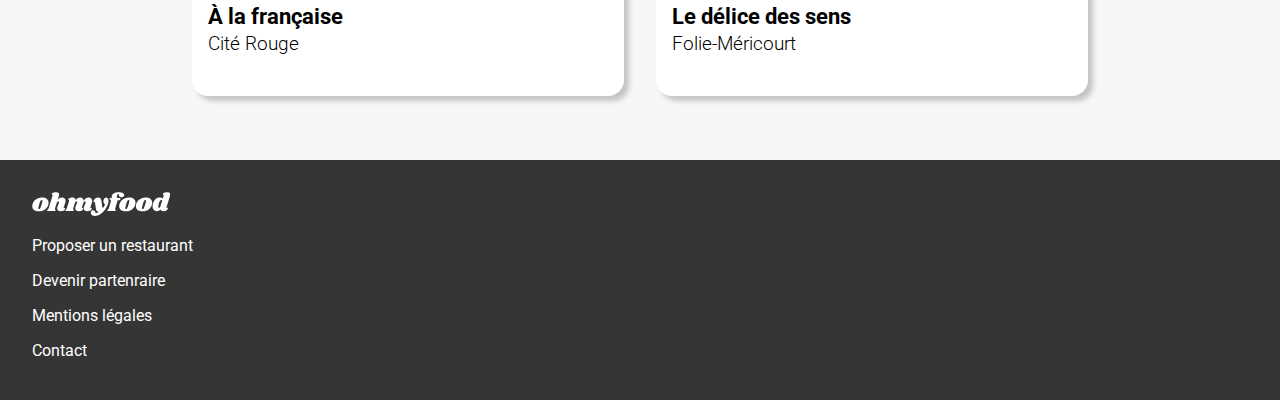
==== commit 16e80a5b: "loader animation" ====
--- a/index.html
+++ b/index.html
@@ -9,6 +9,11 @@
     <title>OhMyFood</title>
 </head>
 <body>
+    <div class="loader">
+        <div class="dot dot-one"></div>
+        <div class="dot dot-two"></div>
+        <div class="dot dot-three"></div>
+    </div>
     <header>
         <nav>
             <div class="return-arrow">
@@ -87,7 +92,76 @@
                             <span>Ménilmontant</span>
                         </div>
                         <div class="card__body__like">
-                            <i class="fa-regular fa-heart"></i>
+                            <div class="btn-like">
+                                <i class="fa-regular fa-heart"></i>
+                                <i class="fa-solid fa-heart"></i>
+                            </div>
+                        </div>
+                    </div>
+                </div>
+                <div class="card">
+                    <div class="card__header">
+                        <div class="card__header__new" data-visible="true">
+                            <span>Nouveau</span>
+                        </div>
+                        <div class="card__header__img">
+                            <img src="assets/images/restaurants/stil-u2Lp8tXIcjw-unsplash.jpg" alt="La note enchantée">
+                        </div>
+                    </div>
+                    <div class="card__body">
+                        <div class="card__body__text">
+                            <span>La note enchantée</span>
+                            <span>Charonne</span>
+                        </div>
+                        <div class="card__body__like">
+                            <div class="btn-like">
+                                <i class="fa-regular fa-heart"></i>
+                                <i class="fa-solid fa-heart"></i>
+                            </div>
+                        </div>
+                    </div>
+                </div>
+                <div class="card">
+                    <div class="card__header">
+                        <div class="card__header__new" data-visible="false">
+                            <span>Nouveau</span>
+                        </div>
+                        <div class="card__header__img">
+                            <img src="assets/images/restaurants/toa-heftiba-DQKerTsQwi0-unsplash.jpg" alt="A la française">
+                        </div>
+                    </div>
+                    <div class="card__body">
+                        <div class="card__body__text">
+                            <span>À la française</span>
+                            <span>Cité Rouge</span>
+                        </div>
+                        <div class="card__body__like">
+                            <div class="btn-like">
+                                <i class="fa-regular fa-heart"></i>
+                                <i class="fa-solid fa-heart"></i>
+                            </div>
+                        </div>
+                    </div>
+                </div>
+                <div class="card">
+                    <div class="card__header">
+                        <div class="card__header__new" data-visible="false">
+                            <span>Nouveau</span>
+                        </div>
+                        <div class="card__header__img">
+                            <img src="assets/images/restaurants/louis-hansel-shotsoflouis-qNBGVyOCY8Q-unsplash.jpg" alt="Le délice des sens">
+                        </div>
+                    </div>
+                    <div class="card__body">
+                        <div class="card__body__text">
+                            <span>Le délice des sens</span>
+                            <span>Folie-Méricourt</span>
+                        </div>
+                        <div class="card__body__like">
+                            <div class="btn-like">
+                                <i class="fa-regular fa-heart"></i>
+                                <i class="fa-solid fa-heart"></i>
+                            </div>
                         </div>
                     </div>
                 </div>
--- a/style.css
+++ b/style.css
@@ -20,8 +20,7 @@
 /************************
 DEFINITION DES VARIABLES
 **************************/
-@import url("https://fonts.googleapis.com/css2?family=Shrikhand&display=swap");
-@import url("https://fonts.googleapis.com/css2?family=Roboto:ital,wght@0,100;0,300;0,400;0,500;0,700;0,900;1,100;1,300;1,400;1,500;1,700;1,900&display=swap");
+@import url("https://fonts.googleapis.com/css2?family=Roboto:ital,wght@0,100;0,300;0,400;0,500;0,700;0,900;1,100;1,300;1,400;1,500;1,700;1,900&family=Shrikhand&display=swap");
 *,
 html,
 body {
@@ -61,72 +60,54 @@
   list-style-type: none;
 }
 
-.first-p {
-  text-indent: 1.5em;
-}
-.first-p::first-letter {
-  font-size: 2rem;
-}
-
-.container-centered {
-  display: flex;
-  justify-content: center;
-  align-items: center;
-  width: 100%;
-  height: 100%;
-}
-
-.font-size-small {
-  font-size: small;
-}
-
-.font-size-smaller {
-  font-size: smaller;
-}
-
-.italic {
-  font-style: italic;
-}
-
-.flex-center {
-  display: flex;
-  align-items: center;
-  justify-content: center;
-}
-
-.flex-col {
-  flex-direction: column;
-}
-
-.m-10 {
-  margin: 10%;
-}
-
-.m-20 {
-  margin: 20%;
-}
-
-.m-30 {
-  margin: 30%;
-}
-
-.p-5 {
-  padding: 5%;
-}
-
-.p-10 {
-  padding: 10%;
-}
-
-.p-20 {
-  padding: 20%;
-}
-
-.p-30 {
-  padding: 30%;
-}
-
+@keyframes rotate-check {
+  0% {
+    transform: rotate(360deg);
+  }
+  100% {
+    transform: rotate(0deg);
+  }
+}
+@keyframes unrotate-check {
+  0% {
+    transform: rotate(0deg);
+  }
+  100% {
+    transform: rotate(360deg);
+  }
+}
+@keyframes fill-like-solid {
+  0% {
+    opacity: 0;
+  }
+  100% {
+    opacity: 1;
+  }
+}
+@keyframes dots-loading {
+  0% {
+    transform: scale(1);
+  }
+  50% {
+    transform: scale(1.2);
+  }
+  100% {
+    transform: scale(1);
+  }
+}
+@keyframes loader-time {
+  0% {
+    transform: translateY(0);
+  }
+  90% {
+    transform: translateY(0);
+  }
+  100% {
+    transform: translateY(-100vh);
+  }
+}
 .btn {
+  opacity: 1;
   display: flex;
   align-items: center;
   justify-content: center;
@@ -136,6 +117,12 @@
   font-style: normal;
   font-weight: bold;
   text-align: center;
+  transition: 0.3s ease-in-out;
+}
+
+.btn:hover {
+  opacity: 0.9;
+  color: white;
 }
 
 .btn-primary {
@@ -148,6 +135,34 @@
   background: linear-gradient(158deg, #ff79da 0%, #9356dc 100%);
 }
 
+.btn-like {
+  display: flex;
+  align-items: center;
+  justify-content: center;
+  position: relative;
+  width: 24px;
+  height: 24px;
+}
+.btn-like .fa-regular.fa-heart {
+  position: absolute;
+  display: block;
+}
+.btn-like .fa-solid.fa-heart {
+  position: absolute;
+  display: none;
+  background: #9356dc;
+  background: -webkit-linear-gradient(to top, #9356dc 0%, #ff79da 100%);
+  background: -moz-linear-gradient(to top, #9356dc 0%, #ff79da 100%);
+  background: linear-gradient(to top, #9356dc 0%, #ff79da 100%);
+  -webkit-background-clip: text;
+  -webkit-text-fill-color: transparent;
+}
+
+.btn-like:hover .fa-solid.fa-heart {
+  display: block;
+  animation: fill-like-solid 0.5s;
+}
+
 .card {
   display: flex;
   flex-direction: column;
@@ -157,6 +172,7 @@
   width: 100%;
   box-shadow: 5px 5px 5px rgba(0, 0, 0, 0.199);
   overflow: hidden;
+  transition: 0.2s ease-in-out;
 }
 .card__header {
   position: relative;
@@ -207,6 +223,73 @@
   font-size: 1.5rem;
 }
 
+.card:hover {
+  transform: scale(1.01);
+  cursor: pointer;
+}
+
+.card-small {
+  display: flex;
+  background-color: white;
+  border-radius: 1rem;
+  height: 70px;
+  width: 100%;
+  box-shadow: 5px 5px 5px rgba(0, 0, 0, 0.199);
+  overflow: hidden;
+  margin: 1rem 0;
+}
+.card-small__body {
+  align-items: center;
+  display: flex;
+  overflow: hidden;
+  width: 100%;
+}
+.card-small__body__text {
+  min-width: calc(100% - 3rem);
+  white-space: nowrap;
+  text-overflow: ellipsis;
+  transition: 0.5s ease-in-out;
+  padding: 0 1rem;
+}
+.card-small__body__text h4,
+.card-small__body__text p {
+  text-overflow: ellipsis;
+  overflow: hidden;
+}
+.card-small__body__price {
+  display: flex;
+  align-items: center;
+  min-width: 3rem;
+}
+.card-small__body__price span {
+  width: 100%;
+  text-align: center;
+}
+.card-small__body__check {
+  display: flex;
+  align-items: center;
+  justify-content: center;
+  min-width: 4rem;
+  height: 100%;
+  background-color: #99e2d0;
+  color: white;
+  font-size: 1.5rem;
+}
+.card-small__body__check i {
+  animation: unrotate-check 0.5s ease-in-out;
+}
+.card-small__body:hover .card-small__body__text {
+  min-width: calc(100% - 7rem);
+}
+.card-small__body:hover .card-small__body__check i {
+  animation: rotate-check 0.5s ease-in-out;
+}
+
+@media screen and (min-width: 1024px) {
+  .card {
+    height: 448px;
+  }
+}
 header {
   display: flex;
   align-items: center;
@@ -254,6 +337,37 @@
 }
 .footer__text__proposal i, .footer__text__partnership i, .footer__text__legal i, .footer__text__contact i {
   width: 24px;
+}
+
+.loader {
+  display: flex;
+  align-items: center;
+  justify-content: center;
+  position: fixed;
+  width: 100vw;
+  height: 100vh;
+  z-index: 2000;
+  background-color: white;
+  animation: loader-time 5s ease-in-out;
+  animation-fill-mode: forwards;
+  opacity: 0.9;
+}
+.loader .dot {
+  width: 24px;
+  height: 24px;
+  border-radius: 50%;
+  margin: 1rem;
+  animation: dots-loading 1s;
+  animation-iteration-count: infinite;
+}
+.loader .dot-one {
+  background-color: #9356dc;
+}
+.loader .dot-two {
+  background-color: #ff79da;
+}
+.loader .dot-three {
+  background-color: #99e2d0;
 }
 
 #index .location {
@@ -371,4 +485,115 @@
   row-gap: 1rem;
 }
 
+@media screen and (min-width: 1024px) {
+  #index {
+    display: flex;
+    flex-direction: column;
+    align-items: center;
+    justify-content: center;
+  }
+  #index .working__title {
+    display: flex;
+    align-items: center;
+    justify-content: center;
+  }
+  #index .working__container .working__list {
+    display: flex;
+    flex-direction: row;
+    column-gap: 1.5rem;
+  }
+  #index .working__container span {
+    margin: 1rem;
+  }
+  #index .restaurants__title {
+    margin: 0 15% 1.5rem;
+  }
+  #index .restaurants__card-container {
+    grid-template-columns: 1fr 1fr;
+    column-gap: 2rem;
+    row-gap: 2rem;
+    margin: 0 15%;
+  }
+}
+.restaurant {
+  display: flex;
+  flex-direction: column;
+  align-items: center;
+  width: 100%;
+  height: auto;
+}
+.restaurant .cover {
+  margin-top: 64px;
+  width: 100%;
+  height: auto;
+  overflow: hidden;
+}
+.restaurant .cover img {
+  object-fit: cover;
+  height: 100%;
+  max-height: 512px;
+  width: 100vw;
+  object-position: center;
+}
+.restaurant .menu {
+  margin-top: -3rem;
+  border-radius: 48px 48px 0 0;
+  background-color: #f6f6f6;
+  width: 100%;
+  max-width: 1330px;
+  z-index: 10;
+}
+.restaurant .menu__head {
+  display: flex;
+  align-items: center;
+  justify-content: space-between;
+}
+.restaurant .menu__head__title h1 {
+  font-size: 1.8rem;
+  font-family: "Shrikhand", cursive;
+}
+.restaurant .menu__head__like {
+  margin: 0 2rem;
+  font-size: 2rem;
+}
+.restaurant .menu__body__container {
+  padding: 0 1rem;
+  margin: 2rem 0 3rem;
+  max-width: 100%;
+  overflow: auto;
+}
+.restaurant .menu__body__container__title {
+  position: relative;
+}
+.restaurant .menu__body__container__title h3 {
+  margin: 1rem 0;
+  text-align: left;
+  font-weight: 400;
+  text-transform: uppercase;
+}
+.restaurant .menu__body__container__title::after {
+  content: "";
+  position: absolute;
+  background-color: #99e2d0;
+  height: 4px;
+  width: 3rem;
+  left: 0;
+  bottom: -0.5rem;
+}
+.restaurant .menu .btn__container {
+  display: flex;
+  align-items: flex-start;
+  justify-content: center;
+  width: 100%;
+  height: 164px;
+}
+
+@media screen and (min-width: 1024px) {
+  .restaurant .menu__body {
+    display: flex;
+    flex-direction: row;
+    justify-content: center;
+  }
+}
+
 /*# sourceMappingURL=style.css.map */
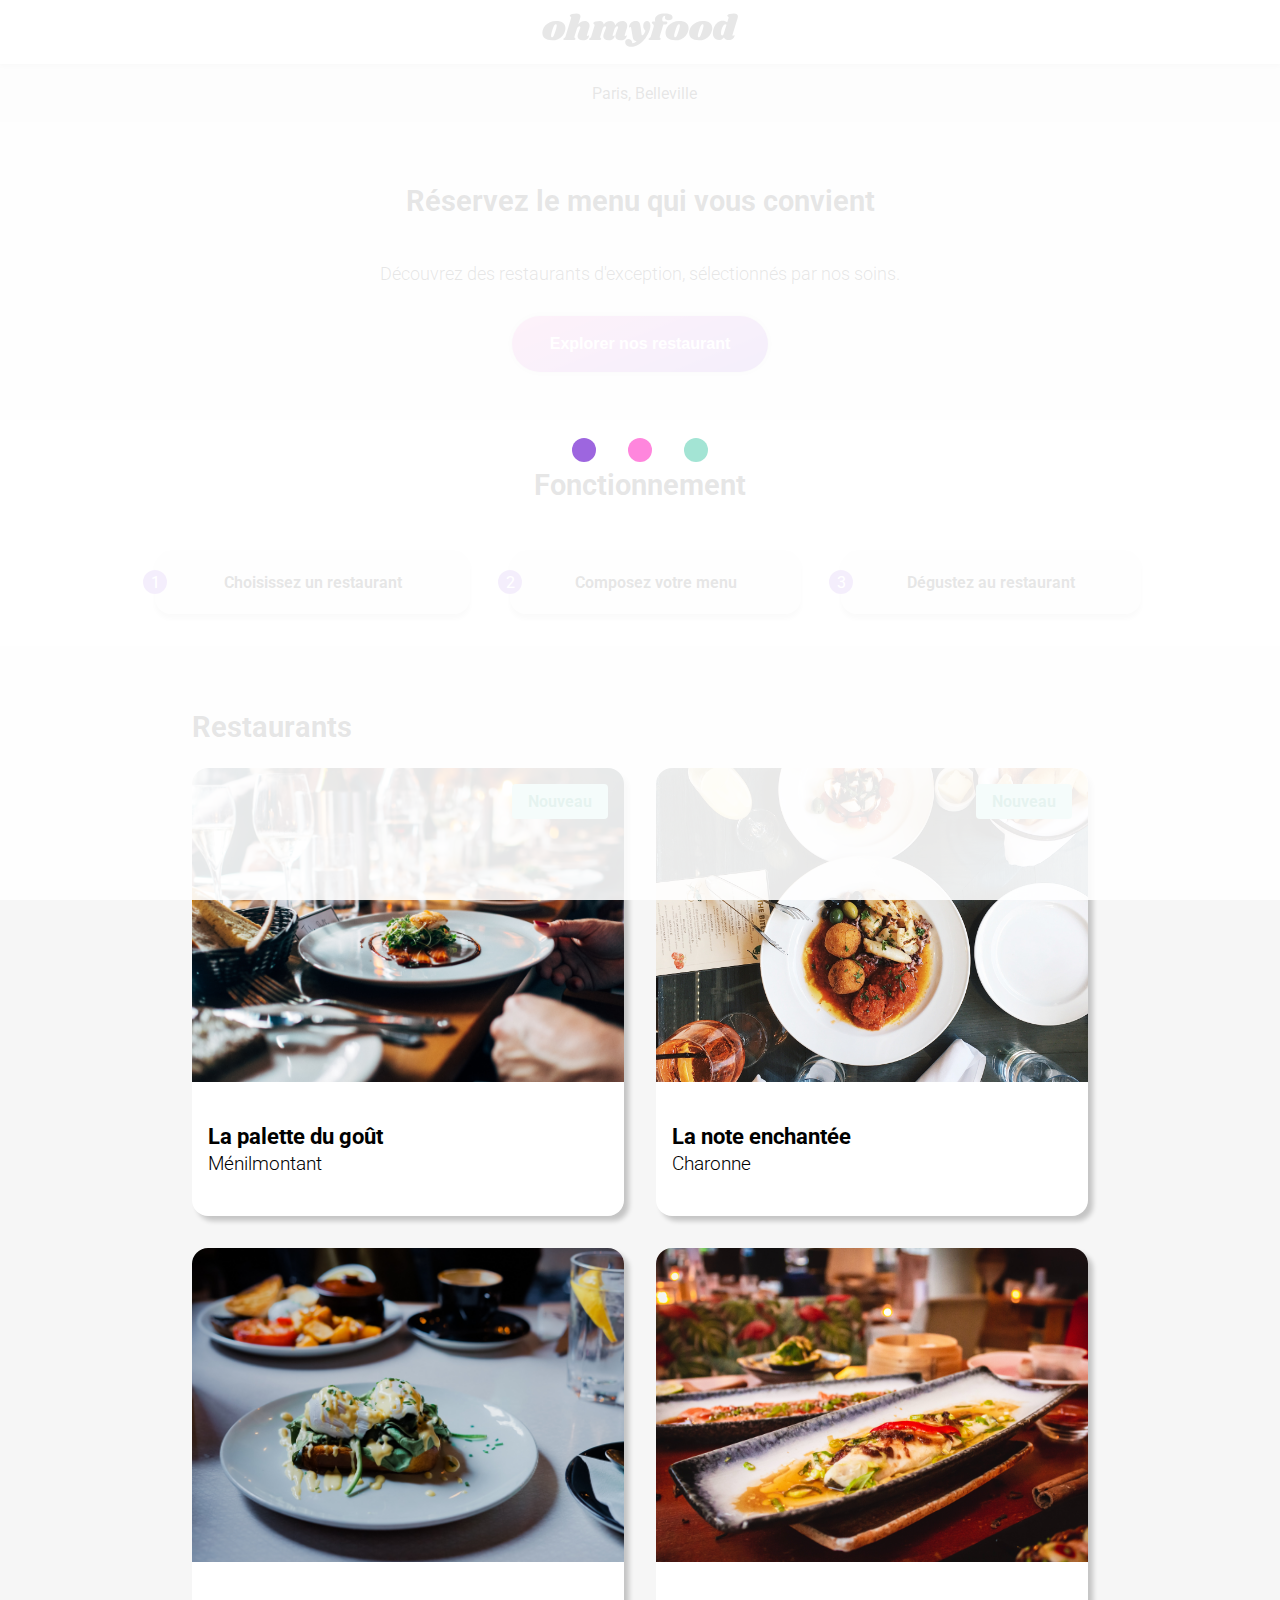
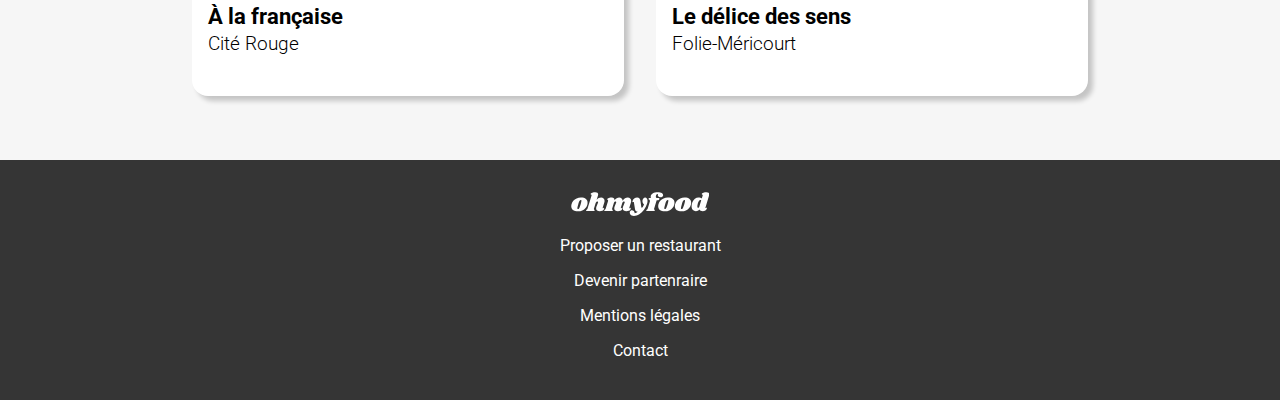
==== commit 0bd3fa88: "Sending to the senior dev waiting validation" ====
--- a/index.html
+++ b/index.html
@@ -15,9 +15,11 @@
         <div class="dot dot-three"></div>
     </div>
     <header>
-        <nav>
+        <nav data-navigation="false">
             <div class="return-arrow">
-
+                <a href="index.html">
+                    <i class="fa-solid fa-arrow-left"></i>
+                </a>
             </div>
         </nav>
         <div class="brand-container">
@@ -27,7 +29,7 @@
         </div>
     </header>
     <main id="index">
-        <section class="location">
+        <div class="location">
             <div class="location__container">
                 <div class="location__container__icon">
                     <i class="fa-solid fa-location-dot"></i>
@@ -36,7 +38,7 @@
                     <p>Paris, Belleville</p>
                 </div>
             </div>
-        </section>
+        </div>
         <section class="explore">
             <div class="explore__title">
                 <h2>Réservez le menu qui vous convient</h2>
@@ -45,7 +47,7 @@
                 <p>Découvrez des restaurants d'exception, sélectionnés par nos soins.</p>
             </div>
             <div class="explore__btn">
-                <a href="" class="btn btn-primary">
+                <a href="#" class="btn btn-primary">
                     Explorer nos restaurant
                 </a>
             </div>
@@ -121,7 +123,7 @@
                         </div>
                     </div>
                 </div>
-                <div class="card">
+                <a href="a-la-francaise.html" class="card">
                     <div class="card__header">
                         <div class="card__header__new" data-visible="false">
                             <span>Nouveau</span>
@@ -142,7 +144,7 @@
                             </div>
                         </div>
                     </div>
-                </div>
+                </a>
                 <div class="card">
                     <div class="card__header">
                         <div class="card__header__new" data-visible="false">
@@ -182,19 +184,19 @@
             </svg>
         </div>
         <div class="footer__text">
-            <a class="footer__text__proposal">
+            <a href="#" class="footer__text__proposal">
                 <i class="fa-solid fa-utensils"></i>
                 <span>Proposer un restaurant</span>
             </a>
-            <a class="footer__text__partnership">
+            <a href="#" class="footer__text__partnership">
                 <i class="fa-solid fa-handshake-angle"></i>
                 <span>Devenir partenraire</span>
             </a>
             <div class="footer__text__legal">
-                <a href="">Mentions légales</a>
+                <a href="#">Mentions légales</a>
             </div>
             <div class="footer__text__contact">
-                <a href="">Contact</a>
+                <a href="mailto:contact@homyfood.com">Contact</a>
             </div>
         </div>
     </footer>
--- a/style.css
+++ b/style.css
@@ -106,6 +106,17 @@
     transform: translateY(-100vh);
   }
 }
+@keyframes card-poping {
+  0% {
+    transform: scale(0);
+  }
+  70% {
+    transform: scale(1.05);
+  }
+  100% {
+    transform: scale(1);
+  }
+}
 .btn {
   opacity: 1;
   display: flex;
@@ -118,11 +129,7 @@
   font-weight: bold;
   text-align: center;
   transition: 0.3s ease-in-out;
-}
-
-.btn:hover {
-  opacity: 0.9;
-  color: white;
+  cursor: pointer;
 }
 
 .btn-primary {
@@ -131,8 +138,14 @@
   border-radius: 56px;
   box-shadow: 0 0 10px rgba(0, 0, 0, 0.199);
   color: white;
-  background: #ff79da;
-  background: linear-gradient(158deg, #ff79da 0%, #9356dc 100%);
+  background-color: grey;
+  background-image: linear-gradient(158deg, rgba(255, 121, 217, 0.87) 0%, rgba(146, 86, 220, 0.877) 100%);
+}
+
+.btn-primary:hover {
+  box-shadow: 0 0 10px rgba(0, 0, 0, 0.644);
+  color: white;
+  background-color: #fff;
 }
 
 .btn-like {
@@ -142,6 +155,7 @@
   position: relative;
   width: 24px;
   height: 24px;
+  cursor: pointer;
 }
 .btn-like .fa-regular.fa-heart {
   position: absolute;
@@ -237,6 +251,7 @@
   box-shadow: 5px 5px 5px rgba(0, 0, 0, 0.199);
   overflow: hidden;
   margin: 1rem 0;
+  cursor: pointer;
 }
 .card-small__body {
   align-items: center;
@@ -291,9 +306,8 @@
   }
 }
 header {
-  display: flex;
-  align-items: center;
-  justify-content: center;
+  display: grid;
+  grid-template-columns: 4rem 1fr 4rem;
   position: fixed;
   top: 0;
   left: 0;
@@ -304,7 +318,18 @@
   z-index: 1000;
 }
 header nav {
+  grid-column: 1;
+  justify-self: center;
+  align-self: center;
+  font-size: 1.2rem;
+}
+header nav[data-navigation=false] {
   display: none;
+}
+header .brand-container {
+  grid-column: 2;
+  justify-self: center;
+  align-self: center;
 }
 
 .footer {
@@ -328,6 +353,14 @@
   display: flex;
   flex-direction: column;
 }
+.footer__text a {
+  cursor: pointer;
+  color: white;
+}
+.footer__text a:hover {
+  color: white;
+  text-decoration: underline;
+}
 .footer__text__proposal, .footer__text__partnership, .footer__text__legal, .footer__text__contact {
   margin: 0.5rem 0;
   color: white;
@@ -339,6 +372,14 @@
   width: 24px;
 }
 
+@media screen and (min-width: 1024px) {
+  .footer {
+    align-items: center;
+  }
+  .footer__text {
+    text-align: center;
+  }
+}
 .loader {
   display: flex;
   align-items: center;
@@ -348,7 +389,7 @@
   height: 100vh;
   z-index: 2000;
   background-color: white;
-  animation: loader-time 5s ease-in-out;
+  animation: loader-time 4s ease-in-out;
   animation-fill-mode: forwards;
   opacity: 0.9;
 }
@@ -384,7 +425,7 @@
   margin: 0 1rem;
 }
 #index .location__container__icon, #index .location__container__text {
-  margin: 1rem;
+  margin: 0.25rem;
 }
 #index .explore {
   display: flex;
@@ -440,6 +481,8 @@
   margin: 2rem 0 2rem 1rem;
   border-radius: 1rem;
   box-shadow: 0px 5px 5px rgba(0, 0, 0, 0.199);
+  transition: 0.2s ease-in-out;
+  cursor: pointer;
 }
 #index .working__container .working__list__btn i {
   grid-column: 1;
@@ -452,6 +495,12 @@
   justify-self: center;
   align-self: center;
   font-weight: bold;
+}
+#index .working__container .working__list__btn:hover {
+  background-color: #f5edff;
+}
+#index .working__container .working__list__btn:hover i {
+  color: #9356dc;
 }
 #index .working__container .working__list li::before {
   counter-increment: working__list;
@@ -588,6 +637,42 @@
   height: 164px;
 }
 
+.delay-01 {
+  animation: card-poping 0.8s ease-in-out;
+}
+
+.delay-02 {
+  animation: card-poping 1s ease-in-out;
+}
+
+.delay-03 {
+  animation: card-poping 1.2s ease-in-out;
+}
+
+.delay-04 {
+  animation: card-poping 1.4s ease-in-out;
+}
+
+.delay-05 {
+  animation: card-poping 1.6s ease-in-out;
+}
+
+.delay-06 {
+  animation: card-poping 1.8s ease-in-out;
+}
+
+.delay-07 {
+  animation: card-poping 2s ease-in-out;
+}
+
+.delay-08 {
+  animation: card-poping 2.2s ease-in-out;
+}
+
+.delay-09 {
+  animation: card-poping 2.4s ease-in-out;
+}
+
 @media screen and (min-width: 1024px) {
   .restaurant .menu__body {
     display: flex;
